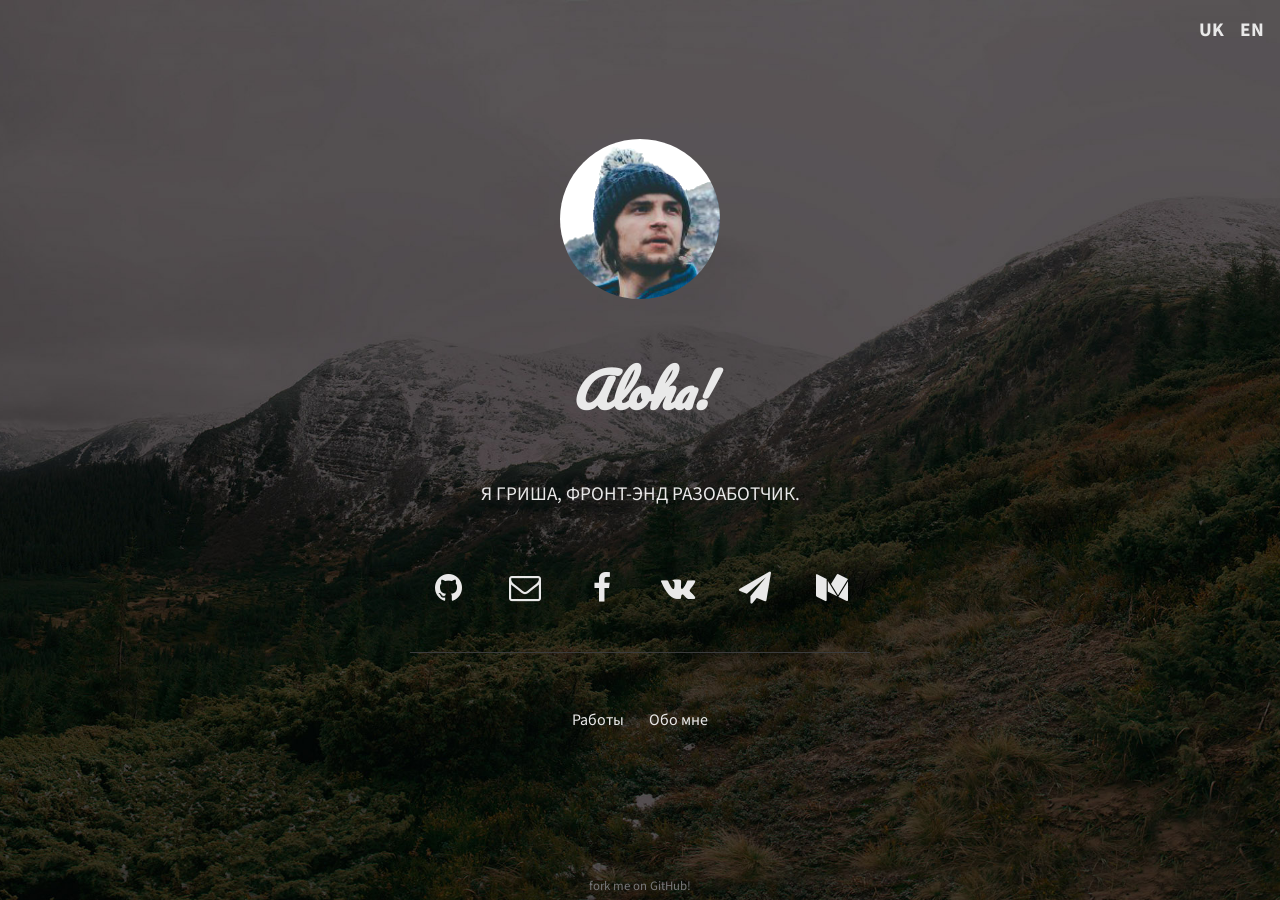
==== index_ru.html @ c9da0220 "add ru and uk languages" ====
<!DOCTYPE html>
<html lang="ru">
<head>
	<meta charset="UTF-8">
	<meta content="initial-scale=1.0" name="viewport">
	<title>Сайт fotonmoton'a </title>
	<link rel="stylesheet" href="css/style.css">
	<link rel="stylesheet" href="https://maxcdn.bootstrapcdn.com/font-awesome/4.5.0/css/font-awesome.min.css">
	<link href='https://fonts.googleapis.com/css?family=Source+Sans+Pro' rel='stylesheet' type='text/css'>
	<link href='https://fonts.googleapis.com/css?family=Pacifico' rel='stylesheet' type='text/css'>
	<link href='https://fonts.googleapis.com/css?family=Lobster&subset=cyrillic,latin' rel='stylesheet' type='text/css'>
</head>
<body>
	<main>
		<img src="img/face.png" alt="face" id="face">
		<h3 id="greetings">
			Aloha!
		</h3>
		<h3 id="main-text">
			Я ГРИША, ФРОНТ-ЭНД РАЗОАБОТЧИК.
		</h3>
		<ul id="icon-wrap">
			<li class="icon"><a href="https://github.com/fotonmoton" target="_blank" class="fa fa-github fa-fw fa-2x"></a></li>
			<li class="icon"><a href="mailto:neogen570@gmail.com?subject=Yo" target="_blank"class="fa fa-envelope-o fa-fw fa-2x"></a></li>
			<li class="icon"><a href="https://www.facebook.com/gregory.tertyshny.7" target="_blank"class="fa fa-facebook fa-fw fa-2x"></a></li>
			<li class="icon"><a href="https://vk.com/id140899500" target="_blank"class="fa fa-vk fa-fw fa-2x"></a></li>
			<li class="icon"><a href="https://telegram.me/Fotonmoton" target="_blank" class="fa fa-paper-plane fa-fw fa-2x"></a></li>
			<li class="icon"><a href="https://medium.com/@gregorytertyshny" target="_blank" class="fa fa-medium fa-fw fa-2x"></a></li>
		</ul>
		<nav>
			<ul id="about-wrap">
				<li><a href="#" class="about-button">
						Работы
					</a>
				</li>
				<li><a href="#" class="about-button">
						Обо мне
					</a>
				</li>
			</ul>
		</nav>
		<div id="lang-wrap">
			<a href="index_uk.html" title="Перейти на мову Шевченка" id="uk">UK</a>
			<a href="index.html"title="Swith to the international language" id="en">EN</a>
		</div>
	</main>
	<footer>
		<a href="https://github.com/fotonmoton/fotonmoton" target="_blank" id="forkme">
			fork me on GitHub!
		</a>
	</footer>
	<div id="bg">
	</div>
	<script type="text/javascript">
		(function(i,s,o,g,r,a,m){i['GoogleAnalyticsObject']=r;i[r]=i[r]||function(){
		(i[r].q=i[r].q||[]).push(arguments)},i[r].l=1*new Date();a=s.createElement(o),
		m=s.getElementsByTagName(o)[0];a.async=1;a.src=g;m.parentNode.insertBefore(a,m)
		})(window,document,'script','//www.google-analytics.com/analytics.js','ga');

		ga('create', 'UA-75236121-1', 'auto');
		ga('send', 'pageview');
	</script>
	<script src="js/main.js"></script>
</body>
</html>
---- css/style.css ----
@keyframes land-in {
  0% {
    opacity: 0;
    transform: scale(1.1); }
  100% {
    opacity: 1;
    transform: scale(1); } }
@keyframes land-out {
  0% {
    opacity: 0;
    transform: scale(0.8); }
  100% {
    opacity: 1;
    transform: scale(1); } }
@keyframes bg-anim {
  0% {
    opacity: 0; }
  100% {
    opacity: 1; } }
@keyframes disapear {
  0% {
    opacity: 1; }
  10% {
    opacity: 0; }
  100% {
    opacity: 0; } }
div#bg {
  background: url("../img/bg.jpg") no-repeat center center fixed;
  background-size: cover;
  position: absolute;
  left: 0;
  top: 0;
  width: 100%;
  height: 100%;
  z-index: -1;
  opacity: 0;
  animation-name: bg-anim;
  animation-duration: 1.25s;
  animation-delay: 2.10s;
  animation-fill-mode: forwards; }
  @media (max-height: 736px) {
    div#bg {
      background-image: url("../img/bg-medium.jpg"); } }
  @media (max-height: 736px) {
    div#bg {
      background-image: url("../img/bg-medium.jpg"); } }
  @media (max-width: 1024px) {
    div#bg {
      background-image: url("../img/bg-medium.jpg"); } }
  @media (max-height: 600px) {
    div#bg {
      background-image: url("../img/bg-small.jpg"); } }
  @media (max-width: 450px) {
    div#bg {
      background-image: url("../img/bg-small.jpg"); } }

html, body {
  padding: 0;
  margin: 0;
  min-width: 100%;
  height: 100%;
  font-family: "Source Sans Pro", Arial, Helvetica, sans-serif;
  color: #E9E9E9;
  font-size: 100%;
  overflow: hidden; }
  @media (max-height: 736px) {
    html, body {
      font-size: 90%; } }
  @media (max-width: 350px) {
    html, body {
      font-size: 80%; } }

body {
  display: flex;
  flex-direction: column;
  justify-content: space-between;
  align-items: center;
  min-height: 100%;
  background-color: #103E50;
  animation-fill-mode: backwards;
  animation-duration: 5s;
  animation-timing-function: easy-in; }
  body main {
    display: flex;
    justify-content: center;
    flex-direction: column;
    align-items: center;
    height: 100%;
    padding: 0rem 3rem;
    overflow: hidden; }
    @media (max-width: 1024px) {
      body main {
        width: 100%;
        padding: 0; } }
    body main h3 {
      margin: 0;
      text-align: center;
      padding: 3rem 0rem 0rem 0rem; }
      @media (max-height: 736px) {
        body main h3 {
          padding: 1rem 0rem 0rem 0rem; } }

img#face {
  border-radius: 100%;
  width: 10rem;
  height: 10rem;
  animation-name: land-out;
  animation-duration: 0.75s;
  animation-delay: 0.5s;
  animation-fill-mode: forwards;
  opacity: 0; }
  @media (max-width: 450px) {
    img#face {
      width: 8rem;
      height: 8rem; } }
  @media (max-height: 600px) {
    img#face {
      width: 8rem;
      height: 8rem; } }

h3#greetings {
  font-family: 'Pacifico', 'Lobster', cursive;
  font-size: 3rem;
  font-style: italic;
  animation-name: land-in;
  animation-duration: 0.75s;
  animation-delay: 0.75s;
  animation-fill-mode: forwards;
  opacity: 0; }
  @media (max-width: 450px) {
    h3#greetings {
      font-size: 2.5rem; } }

h3#main-text {
  font-weight: normal;
  font-size: 1.2rem;
  animation-name: land-in;
  animation-duration: 0.75s;
  animation-delay: 1s;
  animation-fill-mode: forwards;
  opacity: 0; }
  @media (max-width: 450px) {
    h3#main-text {
      font-size: 1.1rem; } }

ul#icon-wrap {
  width: 100%;
  display: flex;
  justify-content: center;
  flex-wrap: wrap;
  padding: 3rem 0rem 2rem 0rem;
  margin: 0;
  border-bottom: 1px solid #3B3C3E;
  animation-name: land-in;
  animation-duration: 0.75s;
  animation-delay: 1.25s;
  animation-fill-mode: forwards;
  opacity: 0; }
  @media (max-height: 736px) {
    ul#icon-wrap {
      padding: 1rem 0rem; } }
  @media (max-width: 1024px) {
    ul#icon-wrap {
      width: 90%; } }
  @media (max-width: 450px) {
    ul#icon-wrap {
      width: 60%; } }
  ul#icon-wrap .icon {
    list-style-type: none; }
  ul#icon-wrap a {
    color: #E9E9E9;
    text-decoration: none;
    margin: 0rem 0.4rem;
    width: 4rem;
    height: 4rem;
    display: flex;
    justify-content: center;
    align-items: center;
    background-color: rgba(168, 168, 168, 0);
    border-radius: 100%;
    transition-property: background-color;
    transition-duration: 0.3s;
    transition-timing-function: ease-out; }
    ul#icon-wrap a:hover {
      background-color: rgba(168, 168, 168, 0.2); }

ul#about-wrap {
  display: flex;
  padding: 3rem 0 0 0;
  margin: 0;
  animation-name: land-in;
  animation-duration: 0.75s;
  animation-delay: 1.5s;
  animation-fill-mode: forwards;
  opacity: 0; }
  @media (max-height: 736px) {
    ul#about-wrap {
      padding: 1rem 0 0 0; } }
  ul#about-wrap li {
    list-style-type: none;
    padding: 0.3rem; }
  ul#about-wrap a.about-button {
    display: flex;
    justify-content: space-around;
    align-items: center;
    color: #E9E9E9;
    font-size: 1rem;
    text-decoration: none;
    padding: 0.2rem 0.5rem;
    border-radius: 4px;
    background-color: rgba(168, 168, 168, 0);
    transition-property: background-color;
    transition-duration: 0.3s;
    transition-timing-function: ease-out; }
    ul#about-wrap a.about-button:hover {
      background-color: rgba(168, 168, 168, 0.2); }

div#lang-wrap {
  display: flex;
  position: absolute;
  top: 0;
  right: 0;
  padding: 0.5rem;
  opacity: 0;
  animation-name: land-in;
  animation-duration: 0.75s;
  animation-delay: 2.5s;
  animation-fill-mode: forwards; }
  div#lang-wrap a {
    text-decoration: none;
    font-family: "Source Sans Pro", Arial, Helvetica, sans-serif;
    font-weight: bold;
    font-size: 1.2rem;
    color: #e9e9e9;
    background-color: rgba(233, 233, 233, 0);
    padding: 0.5rem;
    border-radius: 3px;
    transition: background-color 0.5s;
    transition: color 0.2s;
    transition-timing-function: easy-in; }
    div#lang-wrap a:hover {
      background-color: #e9e9e9;
      color: #454545; }

footer {
  display: flex;
  justify-content: center; }
  footer a#forkme {
    font-size: 0.8rem;
    color: #767678;
    animation-name: land-in;
    animation-duration: 0.75s;
    animation-delay: 2s;
    animation-fill-mode: forwards;
    opacity: 0;
    text-decoration: none;
    padding: 0px 0px 5px; }
    @media (max-width: 450px) {
      footer a#forkme {
        display: none; } }
    @media (max-height: 600px) {
      footer a#forkme {
        display: none; } }

/*# sourceMappingURL=style.css.map */
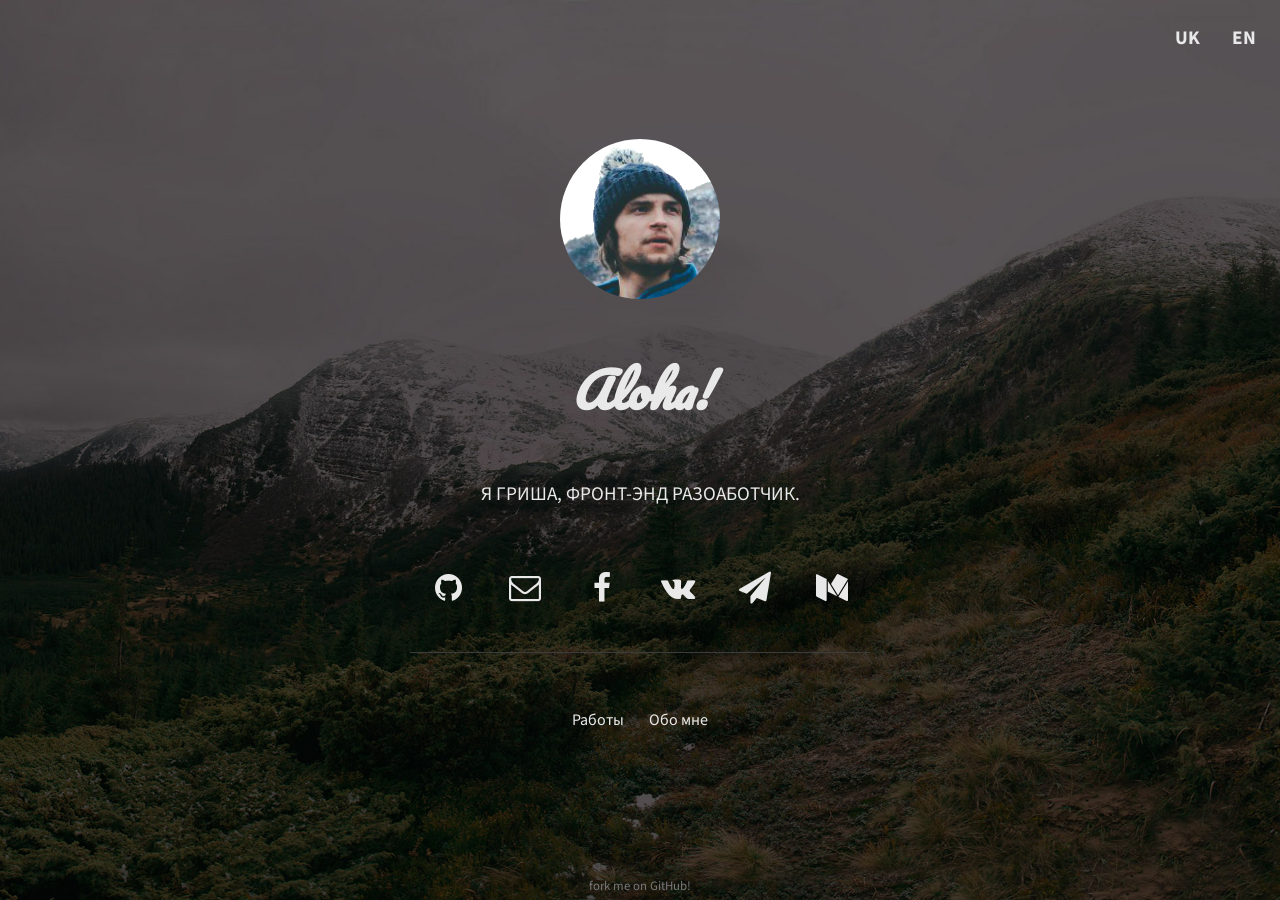
==== commit 63b2f185: "works page, changes in project structure" ====
--- a/index_ru.html
+++ b/index_ru.html
@@ -4,11 +4,10 @@
 	<meta charset="UTF-8">
 	<meta content="initial-scale=1.0" name="viewport">
 	<title>Сайт fotonmoton'a </title>
-	<link rel="stylesheet" href="css/style.css">
+	<link rel="stylesheet" href="css/main_page/main_page.css">
 	<link rel="stylesheet" href="https://maxcdn.bootstrapcdn.com/font-awesome/4.5.0/css/font-awesome.min.css">
 	<link href='https://fonts.googleapis.com/css?family=Source+Sans+Pro' rel='stylesheet' type='text/css'>
 	<link href='https://fonts.googleapis.com/css?family=Pacifico' rel='stylesheet' type='text/css'>
-	<link href='https://fonts.googleapis.com/css?family=Lobster&subset=cyrillic,latin' rel='stylesheet' type='text/css'>
 </head>
 <body>
 	<main>
@@ -60,6 +59,6 @@
 		ga('create', 'UA-75236121-1', 'auto');
 		ga('send', 'pageview');
 	</script>
-	<script src="js/main.js"></script>
+	<script src="js/disapear.js"></script>
 </body>
 </html>
--- a/css/main_page/main_page.css
+++ b/css/main_page/main_page.css
@@ -0,0 +1,258 @@
+@keyframes land-in {
+  0% {
+    opacity: 0;
+    transform: scale(1.1); }
+  100% {
+    opacity: 1;
+    transform: scale(1); } }
+@keyframes land-out {
+  0% {
+    opacity: 0;
+    transform: scale(0.8); }
+  100% {
+    opacity: 1;
+    transform: scale(1); } }
+@keyframes bg-anim {
+  0% {
+    opacity: 0; }
+  100% {
+    opacity: 1; } }
+@keyframes disapear {
+  0% {
+    opacity: 1; }
+  10% {
+    opacity: 0; }
+  100% {
+    opacity: 0; } }
+@keyframes color-change {
+  0%, 70% {
+    color: #787878; }
+  100% {
+    color: #e9e9e9; } }
+div#bg {
+  background: url("../../img/bg.jpg") no-repeat center center fixed;
+  background-size: cover;
+  position: absolute;
+  left: 0;
+  top: 0;
+  width: 100%;
+  height: 100%;
+  z-index: -1;
+  opacity: 0;
+  animation-name: bg-anim;
+  animation-duration: 1.25s;
+  animation-delay: 2.10s;
+  animation-fill-mode: forwards; }
+  @media (max-height: 736px) {
+    div#bg {
+      background-image: url("../../img/bg-medium.jpg"); } }
+  @media (max-height: 736px) {
+    div#bg {
+      background-image: url("../../img/bg-medium.jpg"); } }
+  @media (max-width: 1024px) {
+    div#bg {
+      background-image: url("../../img/bg-medium.jpg"); } }
+  @media (max-height: 600px) {
+    div#bg {
+      background-image: url("../../img/bg-small.jpg"); } }
+  @media (max-width: 450px) {
+    div#bg {
+      background-image: url("../../img/bg-small.jpg"); } }
+
+html, body {
+  padding: 0;
+  margin: 0;
+  min-width: 100%;
+  height: 100%;
+  font-family: "Source Sans Pro", Arial, Helvetica, sans-serif;
+  color: #E9E9E9;
+  font-size: 100%;
+  overflow: hidden; }
+  @media (max-height: 736px) {
+    html, body {
+      font-size: 90%; } }
+  @media (max-width: 350px) {
+    html, body {
+      font-size: 80%; } }
+
+body {
+  display: flex;
+  flex-direction: column;
+  justify-content: space-between;
+  align-items: center;
+  min-height: 100%;
+  background-color: #FFFFFF;
+  animation-fill-mode: backwards;
+  animation-duration: 5s;
+  animation-timing-function: easy-in; }
+  body main {
+    display: flex;
+    justify-content: center;
+    flex-direction: column;
+    align-items: center;
+    height: 100%;
+    padding: 0rem 3rem;
+    overflow: hidden; }
+    @media (max-width: 1024px) {
+      body main {
+        width: 100%;
+        padding: 0; } }
+    body main h3 {
+      margin: 0;
+      text-align: center;
+      padding: 3rem 0rem 0rem 0rem; }
+      @media (max-height: 736px) {
+        body main h3 {
+          padding: 1rem 0rem 0rem 0rem; } }
+
+img#face {
+  border-radius: 100%;
+  width: 10rem;
+  height: 10rem;
+  animation-name: land-out;
+  animation-duration: 0.75s;
+  animation-delay: 0.5s;
+  animation-fill-mode: forwards;
+  opacity: 0; }
+  @media (max-width: 450px) {
+    img#face {
+      width: 8rem;
+      height: 8rem; } }
+  @media (max-height: 600px) {
+    img#face {
+      width: 8rem;
+      height: 8rem; } }
+
+h3#greetings {
+  font-family: 'Pacifico', 'Lobster', cursive;
+  font-size: 3rem;
+  font-style: italic;
+  animation: land-in 0.75s 0.75s forwards, color-change 2.5s 0.75s forwards;
+  opacity: 0; }
+  @media (max-width: 450px) {
+    h3#greetings {
+      font-size: 2.5rem; } }
+
+h3#main-text {
+  font-weight: normal;
+  font-size: 1.2rem;
+  animation: land-in 0.75s 1s forwards, color-change 2.5s 0.75s forwards;
+  opacity: 0; }
+  @media (max-width: 450px) {
+    h3#main-text {
+      font-size: 1.1rem; } }
+
+ul#icon-wrap {
+  width: 100%;
+  display: flex;
+  justify-content: center;
+  flex-wrap: wrap;
+  padding: 3rem 0rem 2rem 0rem;
+  margin: 0;
+  border-bottom: 1px solid #3B3C3E;
+  animation: land-in 0.75s 1.25s forwards;
+  opacity: 0; }
+  @media (max-height: 736px) {
+    ul#icon-wrap {
+      padding: 1rem 0rem; } }
+  @media (max-width: 1024px) {
+    ul#icon-wrap {
+      width: 90%; } }
+  @media (max-width: 450px) {
+    ul#icon-wrap {
+      width: 60%; } }
+  ul#icon-wrap .icon {
+    list-style-type: none; }
+  ul#icon-wrap a {
+    color: #E9E9E9;
+    text-decoration: none;
+    margin: 0rem 0.4rem;
+    width: 4rem;
+    height: 4rem;
+    display: flex;
+    justify-content: center;
+    align-items: center;
+    background-color: rgba(168, 168, 168, 0);
+    border-radius: 100%;
+    animation: color-change 2.5s 0.75s forwards;
+    transition-property: background-color;
+    transition-duration: 0.3s;
+    transition-timing-function: ease-out; }
+    ul#icon-wrap a:hover {
+      background-color: rgba(168, 168, 168, 0.2); }
+
+ul#about-wrap {
+  display: flex;
+  padding: 3rem 0 0 0;
+  margin: 0;
+  animation: land-in 0.75s 1.5s forwards;
+  opacity: 0; }
+  @media (max-height: 736px) {
+    ul#about-wrap {
+      padding: 1rem 0 0 0; } }
+  ul#about-wrap li {
+    list-style-type: none;
+    padding: 0.3rem; }
+  ul#about-wrap a.about-button {
+    display: flex;
+    justify-content: space-around;
+    align-items: center;
+    color: #E9E9E9;
+    font-size: 1rem;
+    text-decoration: none;
+    padding: 0.2rem 0.5rem;
+    border-radius: 4px;
+    background-color: rgba(168, 168, 168, 0);
+    animation: color-change 2.5s 0.75s forwards;
+    transition-property: background-color;
+    transition-duration: 0.3s;
+    transition-timing-function: ease-out; }
+    ul#about-wrap a.about-button:hover {
+      background-color: rgba(168, 168, 168, 0.2); }
+
+div#lang-wrap {
+  display: flex;
+  position: fixed;
+  top: 0;
+  right: 0;
+  padding: .5rem;
+  opacity: 0;
+  animation: land-in 0.75s 2s forwards, color-change 2.5s 0.75s forwards; }
+  div#lang-wrap a {
+    text-decoration: none;
+    font-family: "Source Sans Pro", Arial, Helvetica, sans-serif;
+    font-weight: bold;
+    font-size: 1.2rem;
+    color: #e9e9e9;
+    background-color: rgba(233, 233, 233, 0);
+    padding: .5rem;
+    margin: .5rem;
+    border-radius: 3px;
+    transition: background-color 0.5s;
+    transition: color 0.2s;
+    transition-timing-function: easy-in; }
+    div#lang-wrap a:hover {
+      background-color: #e9e9e9;
+      color: #454545; }
+
+footer {
+  display: flex;
+  justify-content: center; }
+  footer a#forkme {
+    font-size: 0.8rem;
+    color: #767678;
+    animation-name: land-in;
+    animation-duration: 0.75s;
+    animation-delay: 2s;
+    animation-fill-mode: forwards;
+    opacity: 0;
+    text-decoration: none;
+    padding: 0px 0px 5px; }
+    @media (max-width: 450px) {
+      footer a#forkme {
+        display: none; } }
+    @media (max-height: 600px) {
+      footer a#forkme {
+        display: none; } }
+
+/*# sourceMappingURL=main_page.css.map */
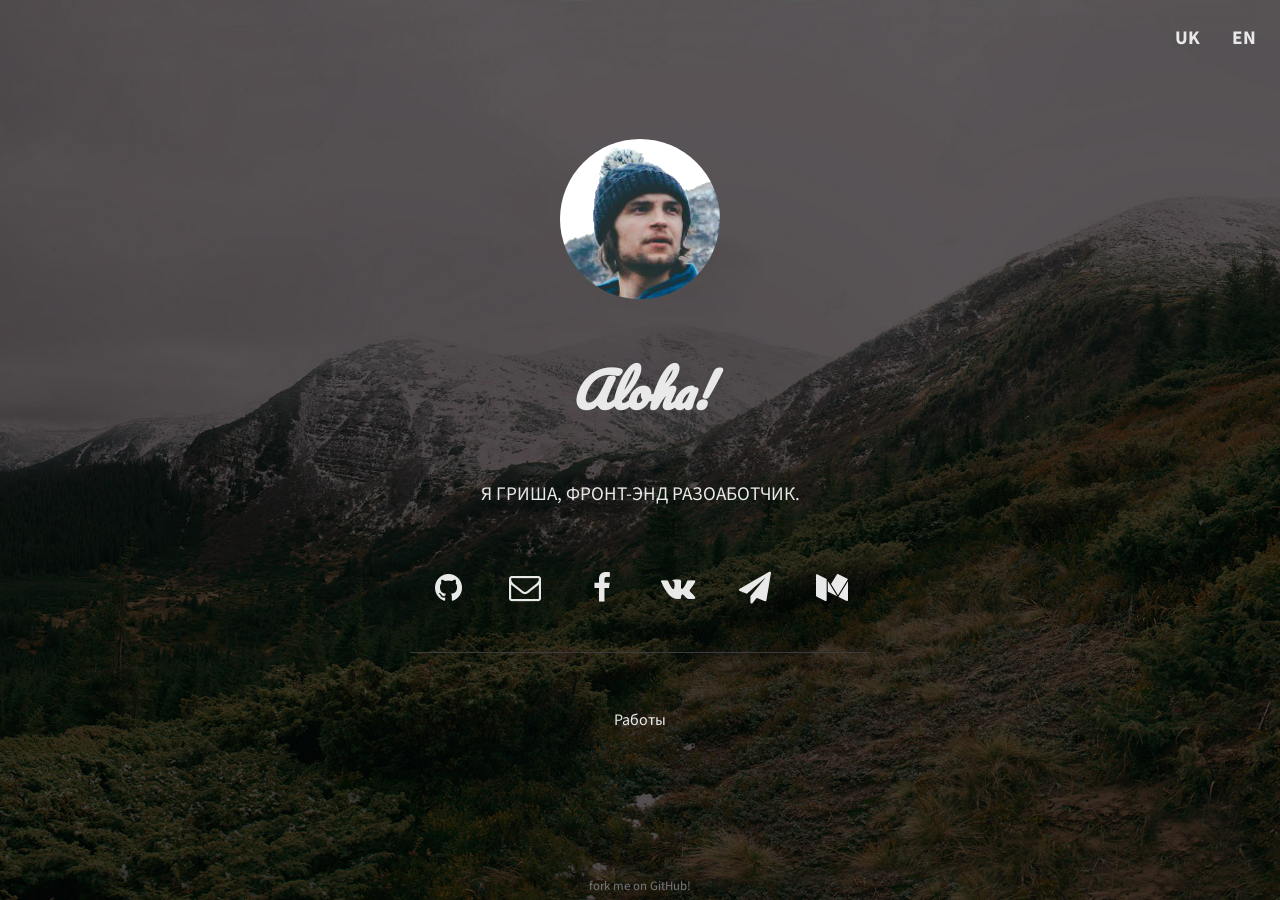
==== commit e4165555: "remove "about me" button" ====
--- a/index_ru.html
+++ b/index_ru.html
@@ -2,7 +2,7 @@
 <html lang="ru">
 <head>
 	<meta charset="UTF-8">
-	<meta content="initial-scale=1.0" name="viewport">
+	<meta name="viewport" content="width=device-width, initial-scale=1">
 	<title>Сайт fotonmoton'a </title>
 	<link rel="stylesheet" href="css/main_page/main_page.css">
 	<link rel="stylesheet" href="https://maxcdn.bootstrapcdn.com/font-awesome/4.5.0/css/font-awesome.min.css">
@@ -28,14 +28,14 @@
 		</ul>
 		<nav>
 			<ul id="about-wrap">
-				<li><a href="#" class="about-button">
+				<li><a href="links/works/works_ru.html" class="about-button">
 						Работы
 					</a>
 				</li>
-				<li><a href="#" class="about-button">
+				<!-- <li><a href="#" class="about-button">
 						Обо мне
 					</a>
-				</li>
+				</li> -->
 			</ul>
 		</nav>
 		<div id="lang-wrap">
--- a/css/main_page/main_page.css
+++ b/css/main_page/main_page.css
@@ -1,258 +1,3 @@
-@keyframes land-in {
-  0% {
-    opacity: 0;
-    transform: scale(1.1); }
-  100% {
-    opacity: 1;
-    transform: scale(1); } }
-@keyframes land-out {
-  0% {
-    opacity: 0;
-    transform: scale(0.8); }
-  100% {
-    opacity: 1;
-    transform: scale(1); } }
-@keyframes bg-anim {
-  0% {
-    opacity: 0; }
-  100% {
-    opacity: 1; } }
-@keyframes disapear {
-  0% {
-    opacity: 1; }
-  10% {
-    opacity: 0; }
-  100% {
-    opacity: 0; } }
-@keyframes color-change {
-  0%, 70% {
-    color: #787878; }
-  100% {
-    color: #e9e9e9; } }
-div#bg {
-  background: url("../../img/bg.jpg") no-repeat center center fixed;
-  background-size: cover;
-  position: absolute;
-  left: 0;
-  top: 0;
-  width: 100%;
-  height: 100%;
-  z-index: -1;
-  opacity: 0;
-  animation-name: bg-anim;
-  animation-duration: 1.25s;
-  animation-delay: 2.10s;
-  animation-fill-mode: forwards; }
-  @media (max-height: 736px) {
-    div#bg {
-      background-image: url("../../img/bg-medium.jpg"); } }
-  @media (max-height: 736px) {
-    div#bg {
-      background-image: url("../../img/bg-medium.jpg"); } }
-  @media (max-width: 1024px) {
-    div#bg {
-      background-image: url("../../img/bg-medium.jpg"); } }
-  @media (max-height: 600px) {
-    div#bg {
-      background-image: url("../../img/bg-small.jpg"); } }
-  @media (max-width: 450px) {
-    div#bg {
-      background-image: url("../../img/bg-small.jpg"); } }
+@-webkit-keyframes land-in{0%{opacity:0;-webkit-transform:scale(1.1);transform:scale(1.1)}100%{opacity:1;-webkit-transform:scale(1);transform:scale(1)}}@keyframes land-in{0%{opacity:0;-webkit-transform:scale(1.1);transform:scale(1.1)}100%{opacity:1;-webkit-transform:scale(1);transform:scale(1)}}@-webkit-keyframes land-out{0%{opacity:0;-webkit-transform:scale(0.8);transform:scale(0.8)}100%{opacity:1;-webkit-transform:scale(1);transform:scale(1)}}@keyframes land-out{0%{opacity:0;-webkit-transform:scale(0.8);transform:scale(0.8)}100%{opacity:1;-webkit-transform:scale(1);transform:scale(1)}}@-webkit-keyframes bg-anim{0%{opacity:0}100%{opacity:1}}@keyframes bg-anim{0%{opacity:0}100%{opacity:1}}@-webkit-keyframes disapear{0%{opacity:1}10%{opacity:0}100%{opacity:0}}@keyframes disapear{0%{opacity:1}10%{opacity:0}100%{opacity:0}}@-webkit-keyframes color-change{0%, 70%{color:#787878}100%{color:#e9e9e9}}@keyframes color-change{0%, 70%{color:#787878}100%{color:#e9e9e9}}div#bg{background:url("../../img/bg.jpg") no-repeat center center fixed;background-size:cover;position:absolute;left:0;top:0;width:100%;height:100%;z-index:-1;opacity:0;-webkit-animation-name:bg-anim;animation-name:bg-anim;-webkit-animation-duration:1.25s;animation-duration:1.25s;-webkit-animation-delay:2.10s;animation-delay:2.10s;-webkit-animation-fill-mode:forwards;animation-fill-mode:forwards}@media (max-height: 736px){div#bg{background-image:url("../../img/bg-medium.jpg")}}@media (max-height: 736px){div#bg{background-image:url("../../img/bg-medium.jpg")}}@media (max-width: 1024px){div#bg{background-image:url("../../img/bg-medium.jpg")}}@media (max-height: 600px){div#bg{background-image:url("../../img/bg-small.jpg")}}@media (max-width: 450px){div#bg{background-image:url("../../img/bg-small.jpg")}}html,body{padding:0;margin:0;min-width:100%;height:100%;font-family:"Source Sans Pro", Arial, Helvetica, sans-serif;color:#E9E9E9;font-size:100%;overflow:hidden}@media (max-height: 736px){html,body{font-size:90%}}@media (max-width: 350px){html,body{font-size:80%}}body{display:-webkit-box;display:-webkit-flex;display:-ms-flexbox;display:flex;-webkit-box-orient:vertical;-webkit-box-direction:normal;-webkit-flex-direction:column;-ms-flex-direction:column;flex-direction:column;-webkit-box-pack:justify;-webkit-justify-content:space-between;-ms-flex-pack:justify;justify-content:space-between;-webkit-box-align:center;-webkit-align-items:center;-ms-flex-align:center;align-items:center;min-height:100%;background-color:#FFFFFF;-webkit-animation-fill-mode:backwards;animation-fill-mode:backwards;-webkit-animation-duration:5s;animation-duration:5s;-webkit-animation-timing-function:easy-in;animation-timing-function:easy-in}body main{display:-webkit-box;display:-webkit-flex;display:-ms-flexbox;display:flex;-webkit-box-pack:center;-webkit-justify-content:center;-ms-flex-pack:center;justify-content:center;-webkit-box-orient:vertical;-webkit-box-direction:normal;-webkit-flex-direction:column;-ms-flex-direction:column;flex-direction:column;-webkit-box-align:center;-webkit-align-items:center;-ms-flex-align:center;align-items:center;height:100%;padding:0rem 3rem;overflow:hidden}@media (max-width: 1024px){body main{width:100%;padding:0}}body main h3{margin:0;text-align:center;padding:3rem 0rem 0rem 0rem}@media (max-height: 736px){body main h3{padding:1rem 0rem 0rem 0rem}}img#face{border-radius:100%;width:10rem;height:10rem;-webkit-animation-name:land-out;animation-name:land-out;-webkit-animation-duration:0.75s;animation-duration:0.75s;-webkit-animation-delay:0.5s;animation-delay:0.5s;-webkit-animation-fill-mode:forwards;animation-fill-mode:forwards;opacity:0}@media (max-width: 450px){img#face{width:8rem;height:8rem}}@media (max-height: 600px){img#face{width:8rem;height:8rem}}h3#greetings{font-family:'Pacifico', 'Lobster', cursive;font-size:3rem;font-style:italic;-webkit-animation:land-in 0.75s 0.75s forwards, color-change 2.5s 0.75s forwards;animation:land-in 0.75s 0.75s forwards, color-change 2.5s 0.75s forwards;opacity:0}@media (max-width: 450px){h3#greetings{font-size:2.5rem}}h3#main-text{font-weight:normal;font-size:1.2rem;-webkit-animation:land-in 0.75s 1s forwards, color-change 2.5s 0.75s forwards;animation:land-in 0.75s 1s forwards, color-change 2.5s 0.75s forwards;opacity:0}@media (max-width: 450px){h3#main-text{font-size:1.1rem}}ul#icon-wrap{width:100%;display:-webkit-box;display:-webkit-flex;display:-ms-flexbox;display:flex;-webkit-box-pack:center;-webkit-justify-content:center;-ms-flex-pack:center;justify-content:center;-webkit-flex-wrap:wrap;-ms-flex-wrap:wrap;flex-wrap:wrap;padding:3rem 0rem 2rem 0rem;margin:0;border-bottom:1px solid #3B3C3E;-webkit-animation:land-in 0.75s 1.25s forwards;animation:land-in 0.75s 1.25s forwards;opacity:0}@media (max-height: 736px){ul#icon-wrap{padding:1rem 0rem}}@media (max-width: 1024px){ul#icon-wrap{width:90%}}@media (max-width: 450px){ul#icon-wrap{width:60%}}ul#icon-wrap .icon{list-style-type:none}ul#icon-wrap a{color:#E9E9E9;text-decoration:none;margin:0rem 0.4rem;width:4rem;height:4rem;display:-webkit-box;display:-webkit-flex;display:-ms-flexbox;display:flex;-webkit-box-pack:center;-webkit-justify-content:center;-ms-flex-pack:center;justify-content:center;-webkit-box-align:center;-webkit-align-items:center;-ms-flex-align:center;align-items:center;background-color:rgba(168,168,168,0);border-radius:100%;-webkit-animation:color-change 2.5s 0.75s forwards;animation:color-change 2.5s 0.75s forwards;-webkit-transition-property:background-color;transition-property:background-color;-webkit-transition-duration:0.3s;transition-duration:0.3s;-webkit-transition-timing-function:ease-out;transition-timing-function:ease-out}ul#icon-wrap a:hover{background-color:rgba(168,168,168,0.2)}ul#about-wrap{display:-webkit-box;display:-webkit-flex;display:-ms-flexbox;display:flex;padding:3rem 0 0 0;margin:0;-webkit-animation:land-in 0.75s 1.5s forwards;animation:land-in 0.75s 1.5s forwards;opacity:0}@media (max-height: 736px){ul#about-wrap{padding:1rem 0 0 0}}ul#about-wrap li{list-style-type:none;padding:0.3rem}ul#about-wrap a.about-button{display:-webkit-box;display:-webkit-flex;display:-ms-flexbox;display:flex;-webkit-justify-content:space-around;-ms-flex-pack:distribute;justify-content:space-around;-webkit-box-align:center;-webkit-align-items:center;-ms-flex-align:center;align-items:center;color:#E9E9E9;font-size:1rem;text-decoration:none;padding:0.2rem 0.5rem;border-radius:4px;background-color:rgba(168,168,168,0);-webkit-animation:color-change 2.5s 0.75s forwards;animation:color-change 2.5s 0.75s forwards;-webkit-transition-property:background-color;transition-property:background-color;-webkit-transition-duration:0.3s;transition-duration:0.3s;-webkit-transition-timing-function:ease-out;transition-timing-function:ease-out}ul#about-wrap a.about-button:hover{background-color:rgba(168,168,168,0.2)}div#lang-wrap{display:-webkit-box;display:-webkit-flex;display:-ms-flexbox;display:flex;position:fixed;top:0;right:0;padding:.5rem;opacity:0;-webkit-animation:land-in 0.75s 2s forwards, color-change 2.5s 0.75s forwards;animation:land-in 0.75s 2s forwards, color-change 2.5s 0.75s forwards}div#lang-wrap a{text-decoration:none;font-family:"Source Sans Pro", Arial, Helvetica, sans-serif;font-weight:bold;font-size:1.2rem;color:#e9e9e9;background-color:rgba(233,233,233,0);padding:.5rem;margin:.5rem;border-radius:3px;-webkit-transition:background-color 0.5s;transition:background-color 0.5s;-webkit-transition:color 0.2s;transition:color 0.2s;-webkit-transition-timing-function:easy-in;transition-timing-function:easy-in}div#lang-wrap a:hover{background-color:#e9e9e9;color:#454545}footer{display:-webkit-box;display:-webkit-flex;display:-ms-flexbox;display:flex;-webkit-box-pack:center;-webkit-justify-content:center;-ms-flex-pack:center;justify-content:center}footer a#forkme{font-size:0.8rem;color:#767678;-webkit-animation-name:land-in;animation-name:land-in;-webkit-animation-duration:0.75s;animation-duration:0.75s;-webkit-animation-delay:2s;animation-delay:2s;-webkit-animation-fill-mode:forwards;animation-fill-mode:forwards;opacity:0;text-decoration:none;padding:0px 0px 5px}@media (max-width: 450px){footer a#forkme{display:none}}@media (max-height: 600px){footer a#forkme{display:none}}
 
-html, body {
-  padding: 0;
-  margin: 0;
-  min-width: 100%;
-  height: 100%;
-  font-family: "Source Sans Pro", Arial, Helvetica, sans-serif;
-  color: #E9E9E9;
-  font-size: 100%;
-  overflow: hidden; }
-  @media (max-height: 736px) {
-    html, body {
-      font-size: 90%; } }
-  @media (max-width: 350px) {
-    html, body {
-      font-size: 80%; } }
-
-body {
-  display: flex;
-  flex-direction: column;
-  justify-content: space-between;
-  align-items: center;
-  min-height: 100%;
-  background-color: #FFFFFF;
-  animation-fill-mode: backwards;
-  animation-duration: 5s;
-  animation-timing-function: easy-in; }
-  body main {
-    display: flex;
-    justify-content: center;
-    flex-direction: column;
-    align-items: center;
-    height: 100%;
-    padding: 0rem 3rem;
-    overflow: hidden; }
-    @media (max-width: 1024px) {
-      body main {
-        width: 100%;
-        padding: 0; } }
-    body main h3 {
-      margin: 0;
-      text-align: center;
-      padding: 3rem 0rem 0rem 0rem; }
-      @media (max-height: 736px) {
-        body main h3 {
-          padding: 1rem 0rem 0rem 0rem; } }
-
-img#face {
-  border-radius: 100%;
-  width: 10rem;
-  height: 10rem;
-  animation-name: land-out;
-  animation-duration: 0.75s;
-  animation-delay: 0.5s;
-  animation-fill-mode: forwards;
-  opacity: 0; }
-  @media (max-width: 450px) {
-    img#face {
-      width: 8rem;
-      height: 8rem; } }
-  @media (max-height: 600px) {
-    img#face {
-      width: 8rem;
-      height: 8rem; } }
-
-h3#greetings {
-  font-family: 'Pacifico', 'Lobster', cursive;
-  font-size: 3rem;
-  font-style: italic;
-  animation: land-in 0.75s 0.75s forwards, color-change 2.5s 0.75s forwards;
-  opacity: 0; }
-  @media (max-width: 450px) {
-    h3#greetings {
-      font-size: 2.5rem; } }
-
-h3#main-text {
-  font-weight: normal;
-  font-size: 1.2rem;
-  animation: land-in 0.75s 1s forwards, color-change 2.5s 0.75s forwards;
-  opacity: 0; }
-  @media (max-width: 450px) {
-    h3#main-text {
-      font-size: 1.1rem; } }
-
-ul#icon-wrap {
-  width: 100%;
-  display: flex;
-  justify-content: center;
-  flex-wrap: wrap;
-  padding: 3rem 0rem 2rem 0rem;
-  margin: 0;
-  border-bottom: 1px solid #3B3C3E;
-  animation: land-in 0.75s 1.25s forwards;
-  opacity: 0; }
-  @media (max-height: 736px) {
-    ul#icon-wrap {
-      padding: 1rem 0rem; } }
-  @media (max-width: 1024px) {
-    ul#icon-wrap {
-      width: 90%; } }
-  @media (max-width: 450px) {
-    ul#icon-wrap {
-      width: 60%; } }
-  ul#icon-wrap .icon {
-    list-style-type: none; }
-  ul#icon-wrap a {
-    color: #E9E9E9;
-    text-decoration: none;
-    margin: 0rem 0.4rem;
-    width: 4rem;
-    height: 4rem;
-    display: flex;
-    justify-content: center;
-    align-items: center;
-    background-color: rgba(168, 168, 168, 0);
-    border-radius: 100%;
-    animation: color-change 2.5s 0.75s forwards;
-    transition-property: background-color;
-    transition-duration: 0.3s;
-    transition-timing-function: ease-out; }
-    ul#icon-wrap a:hover {
-      background-color: rgba(168, 168, 168, 0.2); }
-
-ul#about-wrap {
-  display: flex;
-  padding: 3rem 0 0 0;
-  margin: 0;
-  animation: land-in 0.75s 1.5s forwards;
-  opacity: 0; }
-  @media (max-height: 736px) {
-    ul#about-wrap {
-      padding: 1rem 0 0 0; } }
-  ul#about-wrap li {
-    list-style-type: none;
-    padding: 0.3rem; }
-  ul#about-wrap a.about-button {
-    display: flex;
-    justify-content: space-around;
-    align-items: center;
-    color: #E9E9E9;
-    font-size: 1rem;
-    text-decoration: none;
-    padding: 0.2rem 0.5rem;
-    border-radius: 4px;
-    background-color: rgba(168, 168, 168, 0);
-    animation: color-change 2.5s 0.75s forwards;
-    transition-property: background-color;
-    transition-duration: 0.3s;
-    transition-timing-function: ease-out; }
-    ul#about-wrap a.about-button:hover {
-      background-color: rgba(168, 168, 168, 0.2); }
-
-div#lang-wrap {
-  display: flex;
-  position: fixed;
-  top: 0;
-  right: 0;
-  padding: .5rem;
-  opacity: 0;
-  animation: land-in 0.75s 2s forwards, color-change 2.5s 0.75s forwards; }
-  div#lang-wrap a {
-    text-decoration: none;
-    font-family: "Source Sans Pro", Arial, Helvetica, sans-serif;
-    font-weight: bold;
-    font-size: 1.2rem;
-    color: #e9e9e9;
-    background-color: rgba(233, 233, 233, 0);
-    padding: .5rem;
-    margin: .5rem;
-    border-radius: 3px;
-    transition: background-color 0.5s;
-    transition: color 0.2s;
-    transition-timing-function: easy-in; }
-    div#lang-wrap a:hover {
-      background-color: #e9e9e9;
-      color: #454545; }
-
-footer {
-  display: flex;
-  justify-content: center; }
-  footer a#forkme {
-    font-size: 0.8rem;
-    color: #767678;
-    animation-name: land-in;
-    animation-duration: 0.75s;
-    animation-delay: 2s;
-    animation-fill-mode: forwards;
-    opacity: 0;
-    text-decoration: none;
-    padding: 0px 0px 5px; }
-    @media (max-width: 450px) {
-      footer a#forkme {
-        display: none; } }
-    @media (max-height: 600px) {
-      footer a#forkme {
-        display: none; } }
-
-/*# sourceMappingURL=main_page.css.map */
+/*# sourceMappingURL=main_page.css.map */
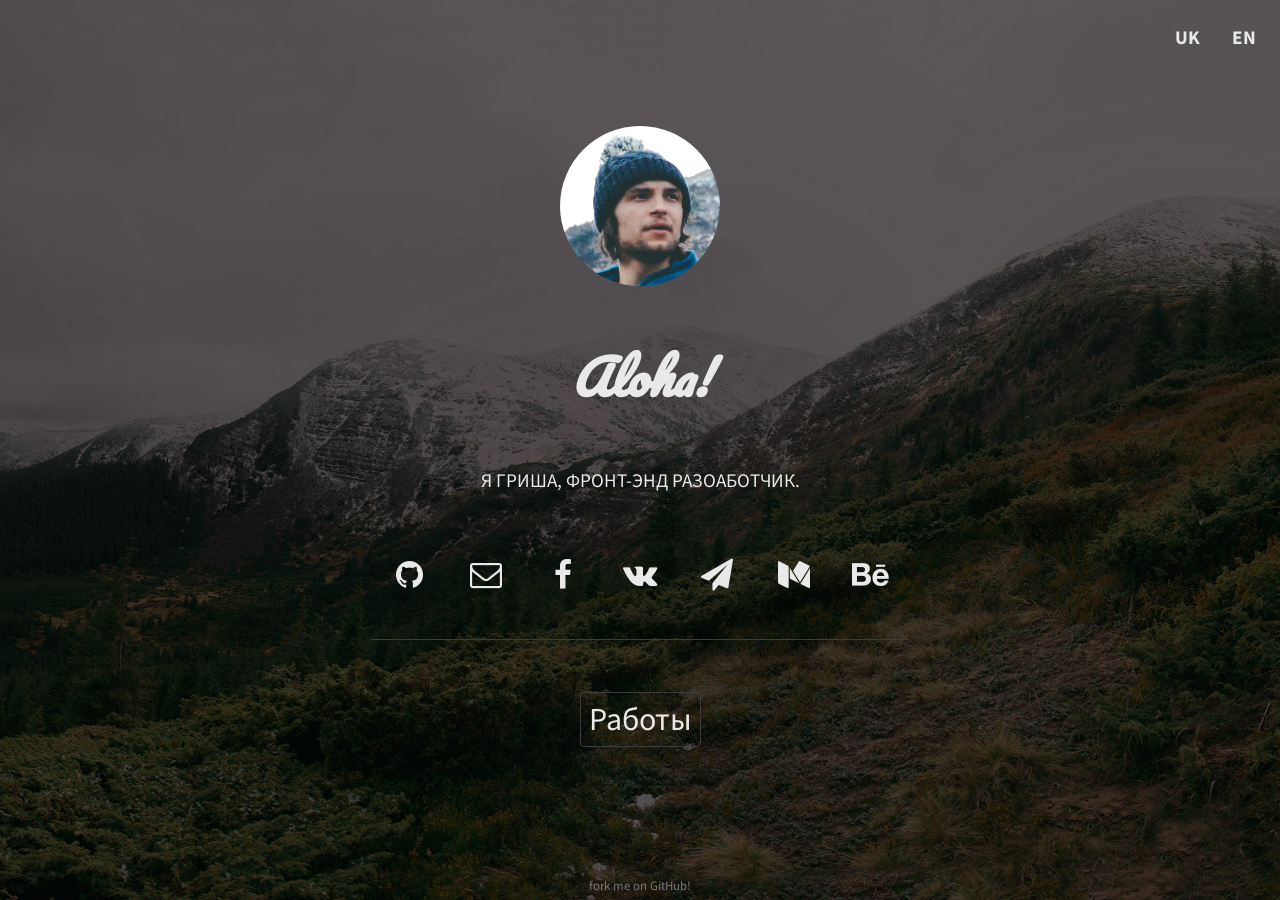
==== commit 51f72c9f: "fix homepage and add new work" ====
--- a/index_ru.html
+++ b/index_ru.html
@@ -8,6 +8,8 @@
 	<link rel="stylesheet" href="https://maxcdn.bootstrapcdn.com/font-awesome/4.5.0/css/font-awesome.min.css">
 	<link href='https://fonts.googleapis.com/css?family=Source+Sans+Pro' rel='stylesheet' type='text/css'>
 	<link href='https://fonts.googleapis.com/css?family=Pacifico' rel='stylesheet' type='text/css'>
+	<link rel="icon" type="image/png" href="img/favicon-32x32.png" sizes="32x32"/>
+	<link rel="icon" type="image/png" href="img/favicon-16x16.png" sizes="16x16"/>
 </head>
 <body>
 	<main>
@@ -25,6 +27,7 @@
 			<li class="icon"><a href="https://vk.com/id140899500" target="_blank"class="fa fa-vk fa-fw fa-2x"></a></li>
 			<li class="icon"><a href="https://telegram.me/Fotonmoton" target="_blank" class="fa fa-paper-plane fa-fw fa-2x"></a></li>
 			<li class="icon"><a href="https://medium.com/@gregorytertyshny" target="_blank" class="fa fa-medium fa-fw fa-2x"></a></li>
+			<li class="icon"><a href="https://www.behance.net/fotonmoton" target="_blank" class="fa fa-behance fa-fw fa-2x"></a></li>
 		</ul>
 		<nav>
 			<ul id="about-wrap">
--- a/css/main_page/main_page.css
+++ b/css/main_page/main_page.css
@@ -1,3 +1,259 @@
-@-webkit-keyframes land-in{0%{opacity:0;-webkit-transform:scale(1.1);transform:scale(1.1)}100%{opacity:1;-webkit-transform:scale(1);transform:scale(1)}}@keyframes land-in{0%{opacity:0;-webkit-transform:scale(1.1);transform:scale(1.1)}100%{opacity:1;-webkit-transform:scale(1);transform:scale(1)}}@-webkit-keyframes land-out{0%{opacity:0;-webkit-transform:scale(0.8);transform:scale(0.8)}100%{opacity:1;-webkit-transform:scale(1);transform:scale(1)}}@keyframes land-out{0%{opacity:0;-webkit-transform:scale(0.8);transform:scale(0.8)}100%{opacity:1;-webkit-transform:scale(1);transform:scale(1)}}@-webkit-keyframes bg-anim{0%{opacity:0}100%{opacity:1}}@keyframes bg-anim{0%{opacity:0}100%{opacity:1}}@-webkit-keyframes disapear{0%{opacity:1}10%{opacity:0}100%{opacity:0}}@keyframes disapear{0%{opacity:1}10%{opacity:0}100%{opacity:0}}@-webkit-keyframes color-change{0%, 70%{color:#787878}100%{color:#e9e9e9}}@keyframes color-change{0%, 70%{color:#787878}100%{color:#e9e9e9}}div#bg{background:url("../../img/bg.jpg") no-repeat center center fixed;background-size:cover;position:absolute;left:0;top:0;width:100%;height:100%;z-index:-1;opacity:0;-webkit-animation-name:bg-anim;animation-name:bg-anim;-webkit-animation-duration:1.25s;animation-duration:1.25s;-webkit-animation-delay:2.10s;animation-delay:2.10s;-webkit-animation-fill-mode:forwards;animation-fill-mode:forwards}@media (max-height: 736px){div#bg{background-image:url("../../img/bg-medium.jpg")}}@media (max-height: 736px){div#bg{background-image:url("../../img/bg-medium.jpg")}}@media (max-width: 1024px){div#bg{background-image:url("../../img/bg-medium.jpg")}}@media (max-height: 600px){div#bg{background-image:url("../../img/bg-small.jpg")}}@media (max-width: 450px){div#bg{background-image:url("../../img/bg-small.jpg")}}html,body{padding:0;margin:0;min-width:100%;height:100%;font-family:"Source Sans Pro", Arial, Helvetica, sans-serif;color:#E9E9E9;font-size:100%;overflow:hidden}@media (max-height: 736px){html,body{font-size:90%}}@media (max-width: 350px){html,body{font-size:80%}}body{display:-webkit-box;display:-webkit-flex;display:-ms-flexbox;display:flex;-webkit-box-orient:vertical;-webkit-box-direction:normal;-webkit-flex-direction:column;-ms-flex-direction:column;flex-direction:column;-webkit-box-pack:justify;-webkit-justify-content:space-between;-ms-flex-pack:justify;justify-content:space-between;-webkit-box-align:center;-webkit-align-items:center;-ms-flex-align:center;align-items:center;min-height:100%;background-color:#FFFFFF;-webkit-animation-fill-mode:backwards;animation-fill-mode:backwards;-webkit-animation-duration:5s;animation-duration:5s;-webkit-animation-timing-function:easy-in;animation-timing-function:easy-in}body main{display:-webkit-box;display:-webkit-flex;display:-ms-flexbox;display:flex;-webkit-box-pack:center;-webkit-justify-content:center;-ms-flex-pack:center;justify-content:center;-webkit-box-orient:vertical;-webkit-box-direction:normal;-webkit-flex-direction:column;-ms-flex-direction:column;flex-direction:column;-webkit-box-align:center;-webkit-align-items:center;-ms-flex-align:center;align-items:center;height:100%;padding:0rem 3rem;overflow:hidden}@media (max-width: 1024px){body main{width:100%;padding:0}}body main h3{margin:0;text-align:center;padding:3rem 0rem 0rem 0rem}@media (max-height: 736px){body main h3{padding:1rem 0rem 0rem 0rem}}img#face{border-radius:100%;width:10rem;height:10rem;-webkit-animation-name:land-out;animation-name:land-out;-webkit-animation-duration:0.75s;animation-duration:0.75s;-webkit-animation-delay:0.5s;animation-delay:0.5s;-webkit-animation-fill-mode:forwards;animation-fill-mode:forwards;opacity:0}@media (max-width: 450px){img#face{width:8rem;height:8rem}}@media (max-height: 600px){img#face{width:8rem;height:8rem}}h3#greetings{font-family:'Pacifico', 'Lobster', cursive;font-size:3rem;font-style:italic;-webkit-animation:land-in 0.75s 0.75s forwards, color-change 2.5s 0.75s forwards;animation:land-in 0.75s 0.75s forwards, color-change 2.5s 0.75s forwards;opacity:0}@media (max-width: 450px){h3#greetings{font-size:2.5rem}}h3#main-text{font-weight:normal;font-size:1.2rem;-webkit-animation:land-in 0.75s 1s forwards, color-change 2.5s 0.75s forwards;animation:land-in 0.75s 1s forwards, color-change 2.5s 0.75s forwards;opacity:0}@media (max-width: 450px){h3#main-text{font-size:1.1rem}}ul#icon-wrap{width:100%;display:-webkit-box;display:-webkit-flex;display:-ms-flexbox;display:flex;-webkit-box-pack:center;-webkit-justify-content:center;-ms-flex-pack:center;justify-content:center;-webkit-flex-wrap:wrap;-ms-flex-wrap:wrap;flex-wrap:wrap;padding:3rem 0rem 2rem 0rem;margin:0;border-bottom:1px solid #3B3C3E;-webkit-animation:land-in 0.75s 1.25s forwards;animation:land-in 0.75s 1.25s forwards;opacity:0}@media (max-height: 736px){ul#icon-wrap{padding:1rem 0rem}}@media (max-width: 1024px){ul#icon-wrap{width:90%}}@media (max-width: 450px){ul#icon-wrap{width:60%}}ul#icon-wrap .icon{list-style-type:none}ul#icon-wrap a{color:#E9E9E9;text-decoration:none;margin:0rem 0.4rem;width:4rem;height:4rem;display:-webkit-box;display:-webkit-flex;display:-ms-flexbox;display:flex;-webkit-box-pack:center;-webkit-justify-content:center;-ms-flex-pack:center;justify-content:center;-webkit-box-align:center;-webkit-align-items:center;-ms-flex-align:center;align-items:center;background-color:rgba(168,168,168,0);border-radius:100%;-webkit-animation:color-change 2.5s 0.75s forwards;animation:color-change 2.5s 0.75s forwards;-webkit-transition-property:background-color;transition-property:background-color;-webkit-transition-duration:0.3s;transition-duration:0.3s;-webkit-transition-timing-function:ease-out;transition-timing-function:ease-out}ul#icon-wrap a:hover{background-color:rgba(168,168,168,0.2)}ul#about-wrap{display:-webkit-box;display:-webkit-flex;display:-ms-flexbox;display:flex;padding:3rem 0 0 0;margin:0;-webkit-animation:land-in 0.75s 1.5s forwards;animation:land-in 0.75s 1.5s forwards;opacity:0}@media (max-height: 736px){ul#about-wrap{padding:1rem 0 0 0}}ul#about-wrap li{list-style-type:none;padding:0.3rem}ul#about-wrap a.about-button{display:-webkit-box;display:-webkit-flex;display:-ms-flexbox;display:flex;-webkit-justify-content:space-around;-ms-flex-pack:distribute;justify-content:space-around;-webkit-box-align:center;-webkit-align-items:center;-ms-flex-align:center;align-items:center;color:#E9E9E9;font-size:1rem;text-decoration:none;padding:0.2rem 0.5rem;border-radius:4px;background-color:rgba(168,168,168,0);-webkit-animation:color-change 2.5s 0.75s forwards;animation:color-change 2.5s 0.75s forwards;-webkit-transition-property:background-color;transition-property:background-color;-webkit-transition-duration:0.3s;transition-duration:0.3s;-webkit-transition-timing-function:ease-out;transition-timing-function:ease-out}ul#about-wrap a.about-button:hover{background-color:rgba(168,168,168,0.2)}div#lang-wrap{display:-webkit-box;display:-webkit-flex;display:-ms-flexbox;display:flex;position:fixed;top:0;right:0;padding:.5rem;opacity:0;-webkit-animation:land-in 0.75s 2s forwards, color-change 2.5s 0.75s forwards;animation:land-in 0.75s 2s forwards, color-change 2.5s 0.75s forwards}div#lang-wrap a{text-decoration:none;font-family:"Source Sans Pro", Arial, Helvetica, sans-serif;font-weight:bold;font-size:1.2rem;color:#e9e9e9;background-color:rgba(233,233,233,0);padding:.5rem;margin:.5rem;border-radius:3px;-webkit-transition:background-color 0.5s;transition:background-color 0.5s;-webkit-transition:color 0.2s;transition:color 0.2s;-webkit-transition-timing-function:easy-in;transition-timing-function:easy-in}div#lang-wrap a:hover{background-color:#e9e9e9;color:#454545}footer{display:-webkit-box;display:-webkit-flex;display:-ms-flexbox;display:flex;-webkit-box-pack:center;-webkit-justify-content:center;-ms-flex-pack:center;justify-content:center}footer a#forkme{font-size:0.8rem;color:#767678;-webkit-animation-name:land-in;animation-name:land-in;-webkit-animation-duration:0.75s;animation-duration:0.75s;-webkit-animation-delay:2s;animation-delay:2s;-webkit-animation-fill-mode:forwards;animation-fill-mode:forwards;opacity:0;text-decoration:none;padding:0px 0px 5px}@media (max-width: 450px){footer a#forkme{display:none}}@media (max-height: 600px){footer a#forkme{display:none}}
-
-/*# sourceMappingURL=main_page.css.map */+@keyframes land-in {
+  0% {
+    opacity: 0;
+    transform: scale(1.1); }
+  100% {
+    opacity: 1;
+    transform: scale(1); } }
+@keyframes land-out {
+  0% {
+    opacity: 0;
+    transform: scale(0.8); }
+  100% {
+    opacity: 1;
+    transform: scale(1); } }
+@keyframes bg-anim {
+  0% {
+    opacity: 0; }
+  100% {
+    opacity: 1; } }
+@keyframes disapear {
+  0% {
+    opacity: 1; }
+  10% {
+    opacity: 0; }
+  100% {
+    opacity: 0; } }
+@keyframes color-change {
+  0%, 70% {
+    color: #787878; }
+  100% {
+    color: #e9e9e9; } }
+div#bg {
+  background: url("../../img/bg.jpg") no-repeat center center fixed;
+  background-size: cover;
+  position: absolute;
+  left: 0;
+  top: 0;
+  width: 100%;
+  height: 100%;
+  z-index: -1;
+  opacity: 0;
+  animation-name: bg-anim;
+  animation-duration: 1.25s;
+  animation-delay: 2.10s;
+  animation-fill-mode: forwards; }
+  @media (max-height: 736px) {
+    div#bg {
+      background-image: url("../../img/bg-medium.jpg"); } }
+  @media (max-height: 736px) {
+    div#bg {
+      background-image: url("../../img/bg-medium.jpg"); } }
+  @media (max-width: 1024px) {
+    div#bg {
+      background-image: url("../../img/bg-medium.jpg"); } }
+  @media (max-height: 600px) {
+    div#bg {
+      background-image: url("../../img/bg-small.jpg"); } }
+  @media (max-width: 450px) {
+    div#bg {
+      background-image: url("../../img/bg-small.jpg"); } }
+
+html, body {
+  padding: 0;
+  margin: 0;
+  min-width: 100%;
+  height: 100%;
+  font-family: "Source Sans Pro", Arial, Helvetica, sans-serif;
+  color: #E9E9E9;
+  font-size: 100%;
+  overflow: hidden; }
+  @media (max-height: 736px) {
+    html, body {
+      font-size: 90%; } }
+  @media (max-width: 350px) {
+    html, body {
+      font-size: 80%; } }
+
+body {
+  display: flex;
+  flex-direction: column;
+  justify-content: space-between;
+  align-items: center;
+  min-height: 100%;
+  background-color: #FFFFFF;
+  animation-fill-mode: backwards;
+  animation-duration: 5s;
+  animation-timing-function: easy-in; }
+  body main {
+    display: flex;
+    justify-content: center;
+    flex-direction: column;
+    align-items: center;
+    height: 100%;
+    padding: 0rem 3rem;
+    overflow: hidden; }
+    @media (max-width: 1024px) {
+      body main {
+        width: 100%;
+        padding: 0; } }
+    body main h3 {
+      margin: 0;
+      text-align: center;
+      padding: 3rem 0rem 0rem 0rem; }
+      @media (max-height: 736px) {
+        body main h3 {
+          padding: 1rem 0rem 0rem 0rem; } }
+
+img#face {
+  border-radius: 100%;
+  width: 10rem;
+  height: 10rem;
+  animation-name: land-out;
+  animation-duration: 0.75s;
+  animation-delay: 0.5s;
+  animation-fill-mode: forwards;
+  opacity: 0; }
+  @media (max-width: 450px) {
+    img#face {
+      width: 8rem;
+      height: 8rem; } }
+  @media (max-height: 600px) {
+    img#face {
+      width: 8rem;
+      height: 8rem; } }
+
+h3#greetings {
+  font-family: 'Pacifico', 'Lobster', cursive;
+  font-size: 3rem;
+  font-style: italic;
+  animation: land-in 0.75s 0.75s forwards, color-change 2.5s 0.75s forwards;
+  opacity: 0; }
+  @media (max-width: 450px) {
+    h3#greetings {
+      font-size: 2.5rem; } }
+
+h3#main-text {
+  font-weight: normal;
+  font-size: 1.2rem;
+  animation: land-in 0.75s 1s forwards, color-change 2.5s 0.75s forwards;
+  opacity: 0; }
+  @media (max-width: 450px) {
+    h3#main-text {
+      font-size: 1.1rem; } }
+
+ul#icon-wrap {
+  width: 100%;
+  display: flex;
+  justify-content: center;
+  flex-wrap: wrap;
+  padding: 3rem 0rem 2rem 0rem;
+  margin: 0;
+  border-bottom: 1px solid #3B3C3E;
+  animation: land-in 0.75s 1.25s forwards;
+  opacity: 0; }
+  @media (max-height: 736px) {
+    ul#icon-wrap {
+      padding: 1rem 0rem; } }
+  @media (max-width: 1024px) {
+    ul#icon-wrap {
+      width: 90%; } }
+  @media (max-width: 450px) {
+    ul#icon-wrap {
+      width: 60%; } }
+  ul#icon-wrap .icon {
+    list-style-type: none; }
+  ul#icon-wrap a {
+    color: #E9E9E9;
+    text-decoration: none;
+    margin: 0rem 0.4rem;
+    width: 4rem;
+    height: 4rem;
+    display: flex;
+    justify-content: center;
+    align-items: center;
+    background-color: rgba(168, 168, 168, 0);
+    border-radius: 100%;
+    animation: color-change 2.5s 0.75s forwards;
+    transition-property: background-color;
+    transition-duration: 0.3s;
+    transition-timing-function: ease-out; }
+    ul#icon-wrap a:hover {
+      background-color: rgba(168, 168, 168, 0.2); }
+
+ul#about-wrap {
+  display: flex;
+  padding: 3rem 0 0 0;
+  margin: 0;
+  animation: land-in 0.75s 1.5s forwards;
+  opacity: 0; }
+  @media (max-height: 736px) {
+    ul#about-wrap {
+      padding: 1rem 0 0 0; } }
+  ul#about-wrap li {
+    list-style-type: none;
+    padding: 0.3rem; }
+  ul#about-wrap a.about-button {
+    display: flex;
+    justify-content: space-around;
+    align-items: center;
+    color: #E9E9E9;
+    font-size: 2rem;
+    text-decoration: none;
+    padding: 0.2rem 0.5rem;
+    border-radius: 4px;
+    border: 1px solid #3B3C3E;
+    background-color: rgba(168, 168, 168, 0);
+    animation: color-change 2.5s 0.75s forwards;
+    transition-property: background-color;
+    transition-duration: 0.3s;
+    transition-timing-function: ease-out; }
+    ul#about-wrap a.about-button:hover {
+      background-color: rgba(168, 168, 168, 0.2); }
+
+div#lang-wrap {
+  display: flex;
+  position: fixed;
+  top: 0;
+  right: 0;
+  padding: .5rem;
+  opacity: 0;
+  animation: land-in 0.75s 2s forwards, color-change 2.5s 0.75s forwards; }
+  div#lang-wrap a {
+    text-decoration: none;
+    font-family: "Source Sans Pro", Arial, Helvetica, sans-serif;
+    font-weight: bold;
+    font-size: 1.2rem;
+    color: #e9e9e9;
+    background-color: rgba(233, 233, 233, 0);
+    padding: .5rem;
+    margin: .5rem;
+    border-radius: 3px;
+    transition: background-color 0.5s;
+    transition: color 0.2s;
+    transition-timing-function: easy-in; }
+    div#lang-wrap a:hover {
+      background-color: #e9e9e9;
+      color: #454545; }
+
+footer {
+  display: flex;
+  justify-content: center; }
+  footer a#forkme {
+    font-size: 0.8rem;
+    color: #767678;
+    animation-name: land-in;
+    animation-duration: 0.75s;
+    animation-delay: 2s;
+    animation-fill-mode: forwards;
+    opacity: 0;
+    text-decoration: none;
+    padding: 0px 0px 5px; }
+    @media (max-width: 450px) {
+      footer a#forkme {
+        display: none; } }
+    @media (max-height: 600px) {
+      footer a#forkme {
+        display: none; } }
+
+/*# sourceMappingURL=main_page.css.map */
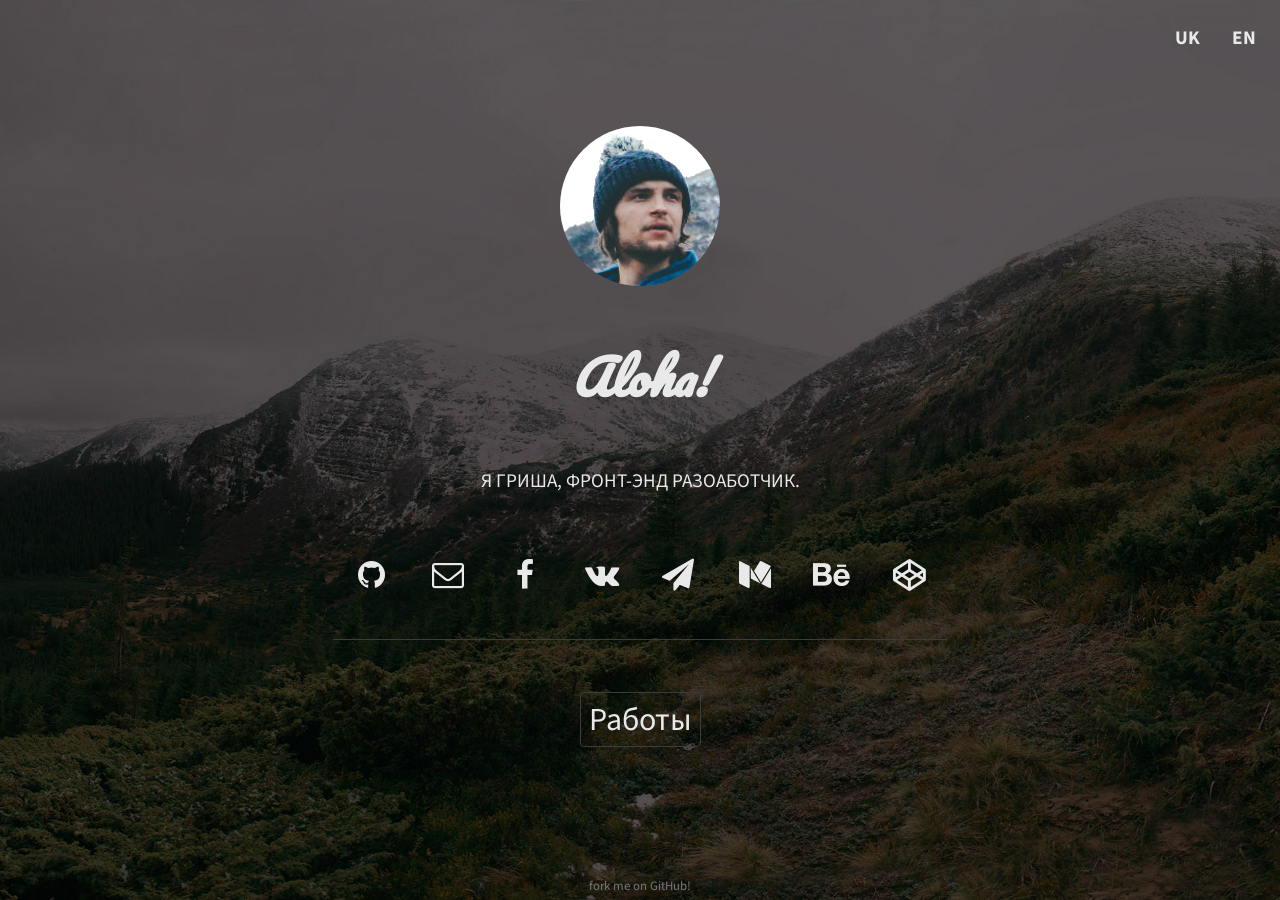
==== commit dcb7fc4d: "add codepen link" ====
--- a/index_ru.html
+++ b/index_ru.html
@@ -28,6 +28,7 @@
 			<li class="icon"><a href="https://telegram.me/Fotonmoton" target="_blank" class="fa fa-paper-plane fa-fw fa-2x"></a></li>
 			<li class="icon"><a href="https://medium.com/@gregorytertyshny" target="_blank" class="fa fa-medium fa-fw fa-2x"></a></li>
 			<li class="icon"><a href="https://www.behance.net/fotonmoton" target="_blank" class="fa fa-behance fa-fw fa-2x"></a></li>
+			<li class="icon"><a href="http://codepen.io/Fotonmoton/#" target="_blank" class="fa fa-codepen fa-fw fa-2x"></a></li>
 		</ul>
 		<nav>
 			<ul id="about-wrap">
